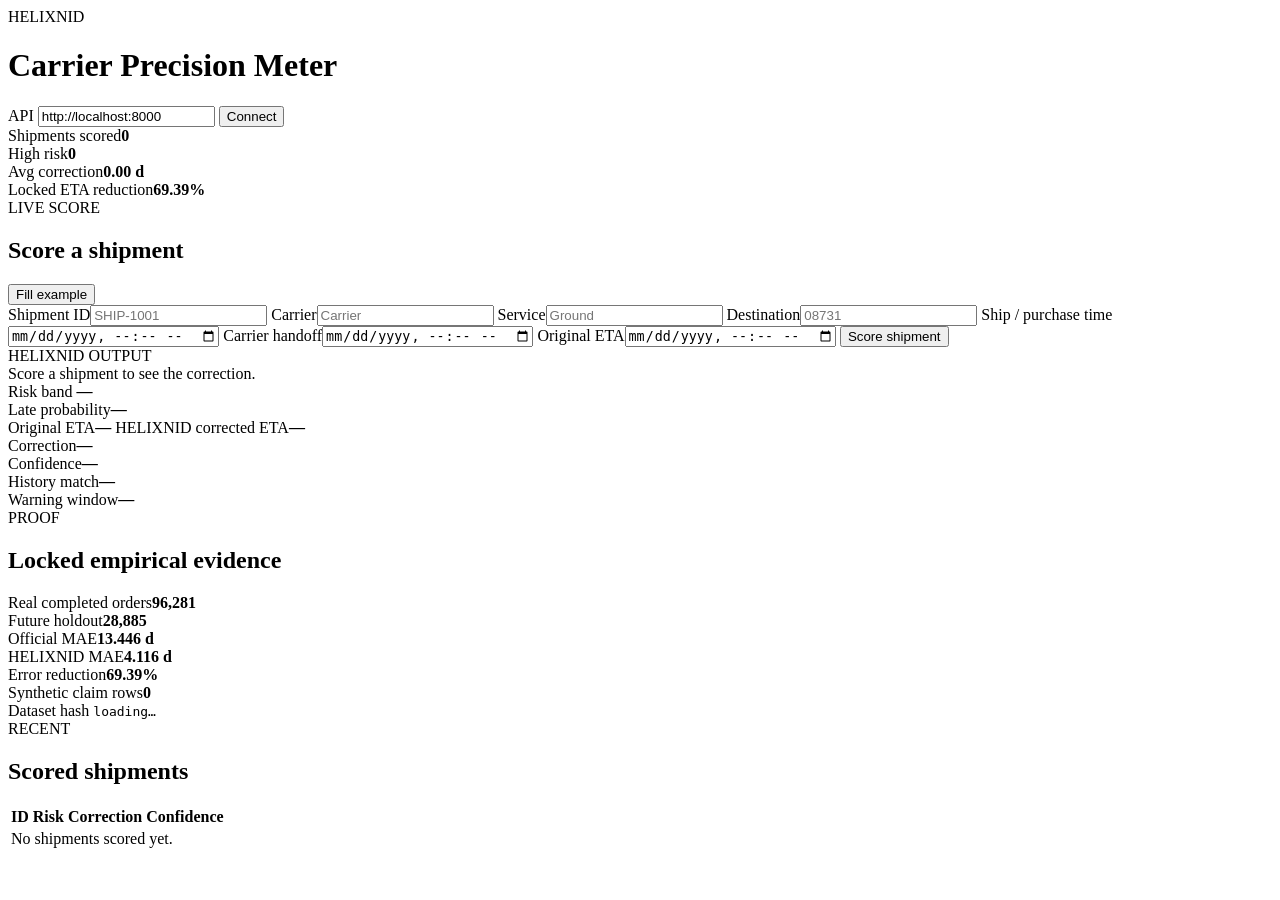
==== HELIXNID_EMPIRICAL_LANE_ONE/product_5_6/06_dashboard/index.html @ 291b16bc "Build HELIXNID Carrier Precision dashboard" ====
<!doctype html>
<html lang="en">
<head>
  <meta charset="utf-8" />
  <meta name="viewport" content="width=device-width,initial-scale=1" />
  <title>HELIXNID Carrier Precision Meter</title>
  <link rel="stylesheet" href="styles.css" />
</head>
<body>
  <div class="bg-orb orb-a"></div>
  <div class="bg-orb orb-b"></div>
  <main class="shell">
    <header class="topbar glass">
      <div>
        <div class="eyebrow">HELIXNID</div>
        <h1>Carrier Precision Meter</h1>
      </div>
      <div class="api-control">
        <label for="apiBase">API</label>
        <input id="apiBase" value="http://localhost:8000" />
        <button id="connectBtn">Connect</button>
        <span id="statusDot" class="status-dot"></span>
      </div>
    </header>

    <section class="metric-grid">
      <article class="metric glass"><span>Shipments scored</span><strong id="metricScored">0</strong></article>
      <article class="metric glass"><span>High risk</span><strong id="metricHigh">0</strong></article>
      <article class="metric glass"><span>Avg correction</span><strong id="metricCorrection">0.00 d</strong></article>
      <article class="metric glass"><span>Locked ETA reduction</span><strong id="metricEvidence">69.39%</strong></article>
    </section>

    <section class="workspace">
      <article class="panel glass score-panel">
        <div class="panel-head">
          <div>
            <div class="eyebrow">LIVE SCORE</div>
            <h2>Score a shipment</h2>
          </div>
          <button id="demoBtn" class="ghost">Fill example</button>
        </div>

        <form id="scoreForm" class="form-grid">
          <label>Shipment ID<input id="shipmentId" placeholder="SHIP-1001" /></label>
          <label>Carrier<input id="carrier" placeholder="Carrier" /></label>
          <label>Service<input id="service" placeholder="Ground" /></label>
          <label>Destination<input id="destination" placeholder="08731" /></label>
          <label>Ship / purchase time<input id="shipTime" type="datetime-local" required /></label>
          <label>Carrier handoff<input id="handoffTime" type="datetime-local" required /></label>
          <label class="wide">Original ETA<input id="etaTime" type="datetime-local" required /></label>
          <button class="primary wide" type="submit">Score shipment</button>
        </form>
      </article>

      <article class="panel glass result-panel">
        <div class="eyebrow">HELIXNID OUTPUT</div>
        <div id="emptyState" class="empty-state">Score a shipment to see the correction.</div>
        <div id="resultState" class="result-state hidden">
          <div class="risk-row">
            <div>
              <span class="small-label">Risk band</span>
              <strong id="riskBand" class="risk-badge">—</strong>
            </div>
            <div class="risk-number"><span>Late probability</span><strong id="lateProb">—</strong></div>
          </div>
          <div class="eta-block">
            <span>Original ETA</span><strong id="originalEta">—</strong>
            <span>HELIXNID corrected ETA</span><strong id="correctedEta">—</strong>
          </div>
          <div class="result-grid">
            <div><span>Correction</span><strong id="correctionDays">—</strong></div>
            <div><span>Confidence</span><strong id="confidence">—</strong></div>
            <div><span>History match</span><strong id="historyRows">—</strong></div>
            <div><span>Warning window</span><strong id="warningHours">—</strong></div>
          </div>
        </div>
      </article>
    </section>

    <section class="lower-grid">
      <article class="panel glass">
        <div class="eyebrow">PROOF</div>
        <h2>Locked empirical evidence</h2>
        <div class="proof-grid">
          <div><span>Real completed orders</span><strong id="proofOrders">96,281</strong></div>
          <div><span>Future holdout</span><strong id="proofTest">28,885</strong></div>
          <div><span>Official MAE</span><strong id="proofOfficial">13.446 d</strong></div>
          <div><span>HELIXNID MAE</span><strong id="proofHelix">4.116 d</strong></div>
          <div><span>Error reduction</span><strong id="proofReduction">69.39%</strong></div>
          <div><span>Synthetic claim rows</span><strong id="proofSynthetic">0</strong></div>
        </div>
        <div class="hash-line">Dataset hash <code id="proofHash">loading…</code></div>
      </article>

      <article class="panel glass">
        <div class="eyebrow">RECENT</div>
        <h2>Scored shipments</h2>
        <div class="table-wrap">
          <table>
            <thead><tr><th>ID</th><th>Risk</th><th>Correction</th><th>Confidence</th></tr></thead>
            <tbody id="recentRows"><tr><td colspan="4" class="muted">No shipments scored yet.</td></tr></tbody>
          </table>
        </div>
      </article>
    </section>
  </main>
  <script src="app.js"></script>
</body>
</html>
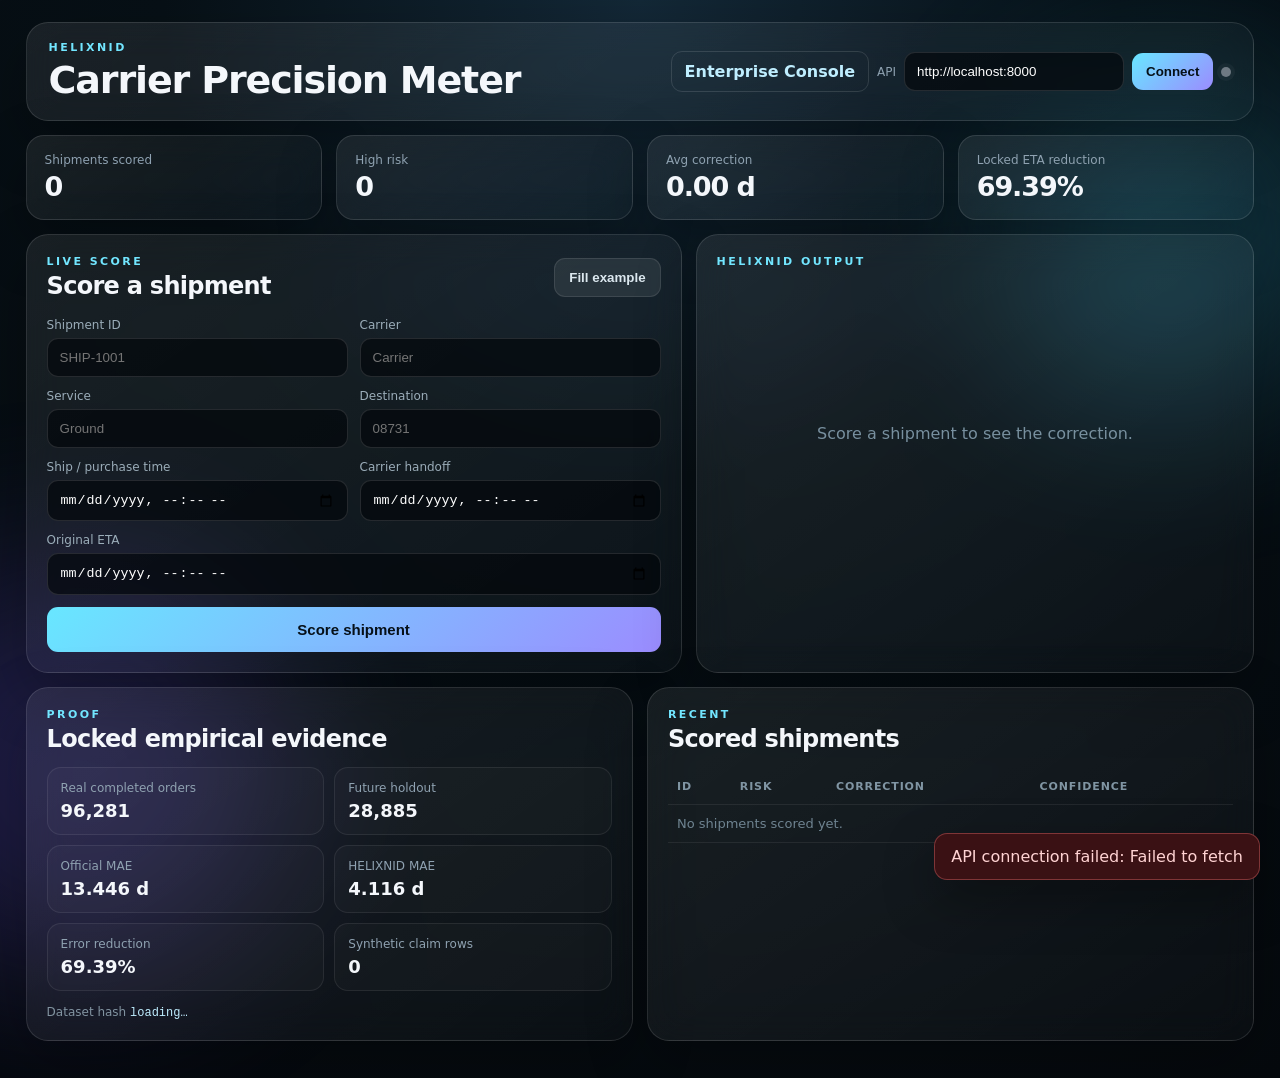
==== commit 4cbd7e17: "Link shipment dashboard to enterprise console" ====
--- a/HELIXNID_EMPIRICAL_LANE_ONE/product_5_6/06_dashboard/index.html
+++ b/HELIXNID_EMPIRICAL_LANE_ONE/product_5_6/06_dashboard/index.html
@@ -5,6 +5,7 @@
   <meta name="viewport" content="width=device-width,initial-scale=1" />
   <title>HELIXNID Carrier Precision Meter</title>
   <link rel="stylesheet" href="styles.css" />
+  <style>.nav-link{color:#bfeeff;text-decoration:none;font-weight:750;padding:10px 13px;border:1px solid rgba(255,255,255,.12);border-radius:11px}</style>
 </head>
 <body>
   <div class="bg-orb orb-a"></div>
@@ -16,6 +17,7 @@
         <h1>Carrier Precision Meter</h1>
       </div>
       <div class="api-control">
+        <a class="nav-link" href="enterprise.html">Enterprise Console</a>
         <label for="apiBase">API</label>
         <input id="apiBase" value="http://localhost:8000" />
         <button id="connectBtn">Connect</button>
--- a/HELIXNID_EMPIRICAL_LANE_ONE/product_5_6/06_dashboard/styles.css
+++ b/HELIXNID_EMPIRICAL_LANE_ONE/product_5_6/06_dashboard/styles.css
@@ -0,0 +1 @@
+:root{font-family:Inter,ui-sans-serif,system-ui,-apple-system,BlinkMacSystemFont,"Segoe UI",sans-serif;color:#f4f7fb;background:#071016}*{box-sizing:border-box}body{margin:0;min-height:100vh;background:radial-gradient(circle at top,#132837 0,#071016 38%,#05090d 100%);overflow-x:hidden}.bg-orb{position:fixed;border-radius:50%;filter:blur(90px);opacity:.22;pointer-events:none}.orb-a{width:340px;height:340px;background:#3fd7ff;right:-60px;top:70px}.orb-b{width:420px;height:420px;background:#7a5cff;left:-140px;bottom:-80px}.shell{width:min(1480px,96vw);margin:0 auto;padding:22px 0 38px}.glass{background:linear-gradient(145deg,rgba(255,255,255,.08),rgba(255,255,255,.025));border:1px solid rgba(255,255,255,.12);box-shadow:0 22px 60px rgba(0,0,0,.28);backdrop-filter:blur(18px);-webkit-backdrop-filter:blur(18px)}.topbar{border-radius:22px;padding:18px 22px;display:flex;align-items:center;justify-content:space-between;gap:18px}.eyebrow{font-size:11px;letter-spacing:.22em;text-transform:uppercase;color:#72e6ff;font-weight:800}.topbar h1,.panel h2{margin:4px 0 0;font-weight:750;letter-spacing:-.03em}.topbar h1{font-size:clamp(24px,3vw,38px)}.api-control{display:flex;gap:8px;align-items:center}.api-control label{font-size:12px;color:#8fa2b1}.api-control input,.form-grid input{border:1px solid rgba(255,255,255,.12);background:rgba(3,8,12,.7);color:white;border-radius:11px;padding:11px 12px;outline:none}.api-control input{width:220px}.api-control button,.ghost,.primary{border:0;border-radius:11px;padding:11px 14px;font-weight:700;cursor:pointer}.api-control button,.primary{background:linear-gradient(135deg,#68e7ff,#9b8cff);color:#061018}.ghost{background:rgba(255,255,255,.08);color:#dce8ef;border:1px solid rgba(255,255,255,.1)}.status-dot{width:10px;height:10px;border-radius:50%;background:#6f7a83;box-shadow:0 0 0 4px rgba(255,255,255,.04)}.status-dot.online{background:#52f3a0;box-shadow:0 0 16px rgba(82,243,160,.7)}.metric-grid{display:grid;grid-template-columns:repeat(4,1fr);gap:14px;margin-top:14px}.metric{border-radius:18px;padding:17px 18px}.metric span,.small-label,.eta-block span,.result-grid span,.proof-grid span,.risk-number span{display:block;font-size:12px;color:#8fa2b1}.metric strong{display:block;margin-top:4px;font-size:27px;letter-spacing:-.04em}.workspace{display:grid;grid-template-columns:1.08fr .92fr;gap:14px;margin-top:14px}.panel{border-radius:22px;padding:20px}.panel-head{display:flex;align-items:center;justify-content:space-between;gap:12px}.form-grid{display:grid;grid-template-columns:repeat(2,1fr);gap:12px;margin-top:18px}.form-grid label{font-size:12px;color:#9badb9;display:grid;gap:6px}.form-grid input{width:100%}.wide{grid-column:1/-1}.primary{font-size:15px;padding:14px}.result-panel{min-height:420px}.empty-state{height:330px;display:grid;place-items:center;color:#78909f;text-align:center}.hidden{display:none!important}.risk-row{display:flex;align-items:end;justify-content:space-between;margin-top:22px;padding-bottom:18px;border-bottom:1px solid rgba(255,255,255,.08)}.risk-badge{display:inline-flex;margin-top:8px;padding:8px 12px;border-radius:999px;background:rgba(255,255,255,.08);font-size:18px}.risk-badge.high{background:rgba(255,84,84,.16);color:#ff8e8e}.risk-badge.elevated{background:rgba(255,176,72,.15);color:#ffc77e}.risk-badge.watch{background:rgba(255,224,92,.14);color:#ffe66f}.risk-badge.low{background:rgba(82,243,160,.12);color:#7ff4b4}.risk-number{text-align:right}.risk-number strong{font-size:34px;letter-spacing:-.04em}.eta-block{display:grid;grid-template-columns:1fr auto;gap:12px;margin-top:18px;padding:16px;background:rgba(2,7,10,.38);border-radius:16px}.eta-block strong{text-align:right}.result-grid,.proof-grid{display:grid;grid-template-columns:repeat(2,1fr);gap:10px;margin-top:14px}.result-grid>div,.proof-grid>div{padding:13px;border:1px solid rgba(255,255,255,.08);border-radius:14px;background:rgba(255,255,255,.025)}.result-grid strong,.proof-grid strong{display:block;margin-top:5px;font-size:18px}.lower-grid{display:grid;grid-template-columns:1fr 1fr;gap:14px;margin-top:14px}.hash-line{margin-top:14px;font-size:12px;color:#8294a1;word-break:break-all}.hash-line code{color:#bfeeff}.table-wrap{overflow:auto;margin-top:16px}table{width:100%;border-collapse:collapse;font-size:13px}th,td{text-align:left;padding:11px 9px;border-bottom:1px solid rgba(255,255,255,.07)}th{color:#8095a3;font-size:11px;text-transform:uppercase;letter-spacing:.08em}.muted{color:#6f8491}.error-toast{position:fixed;right:20px;bottom:20px;background:#3a1114;border:1px solid rgba(255,120,120,.35);padding:13px 16px;border-radius:13px;color:#ffd3d3;max-width:360px;box-shadow:0 20px 50px rgba(0,0,0,.35)}@media(max-width:900px){.topbar{align-items:flex-start;flex-direction:column}.api-control{width:100%;flex-wrap:wrap}.api-control input{flex:1;min-width:200px}.metric-grid{grid-template-columns:repeat(2,1fr)}.workspace,.lower-grid{grid-template-columns:1fr}.result-panel{min-height:auto}}@media(max-width:560px){.shell{width:min(94vw,1480px)}.metric-grid{grid-template-columns:1fr 1fr}.metric strong{font-size:21px}.form-grid{grid-template-columns:1fr}.wide{grid-column:auto}.result-grid,.proof-grid{grid-template-columns:1fr}.eta-block{grid-template-columns:1fr}.eta-block strong{text-align:left}}
